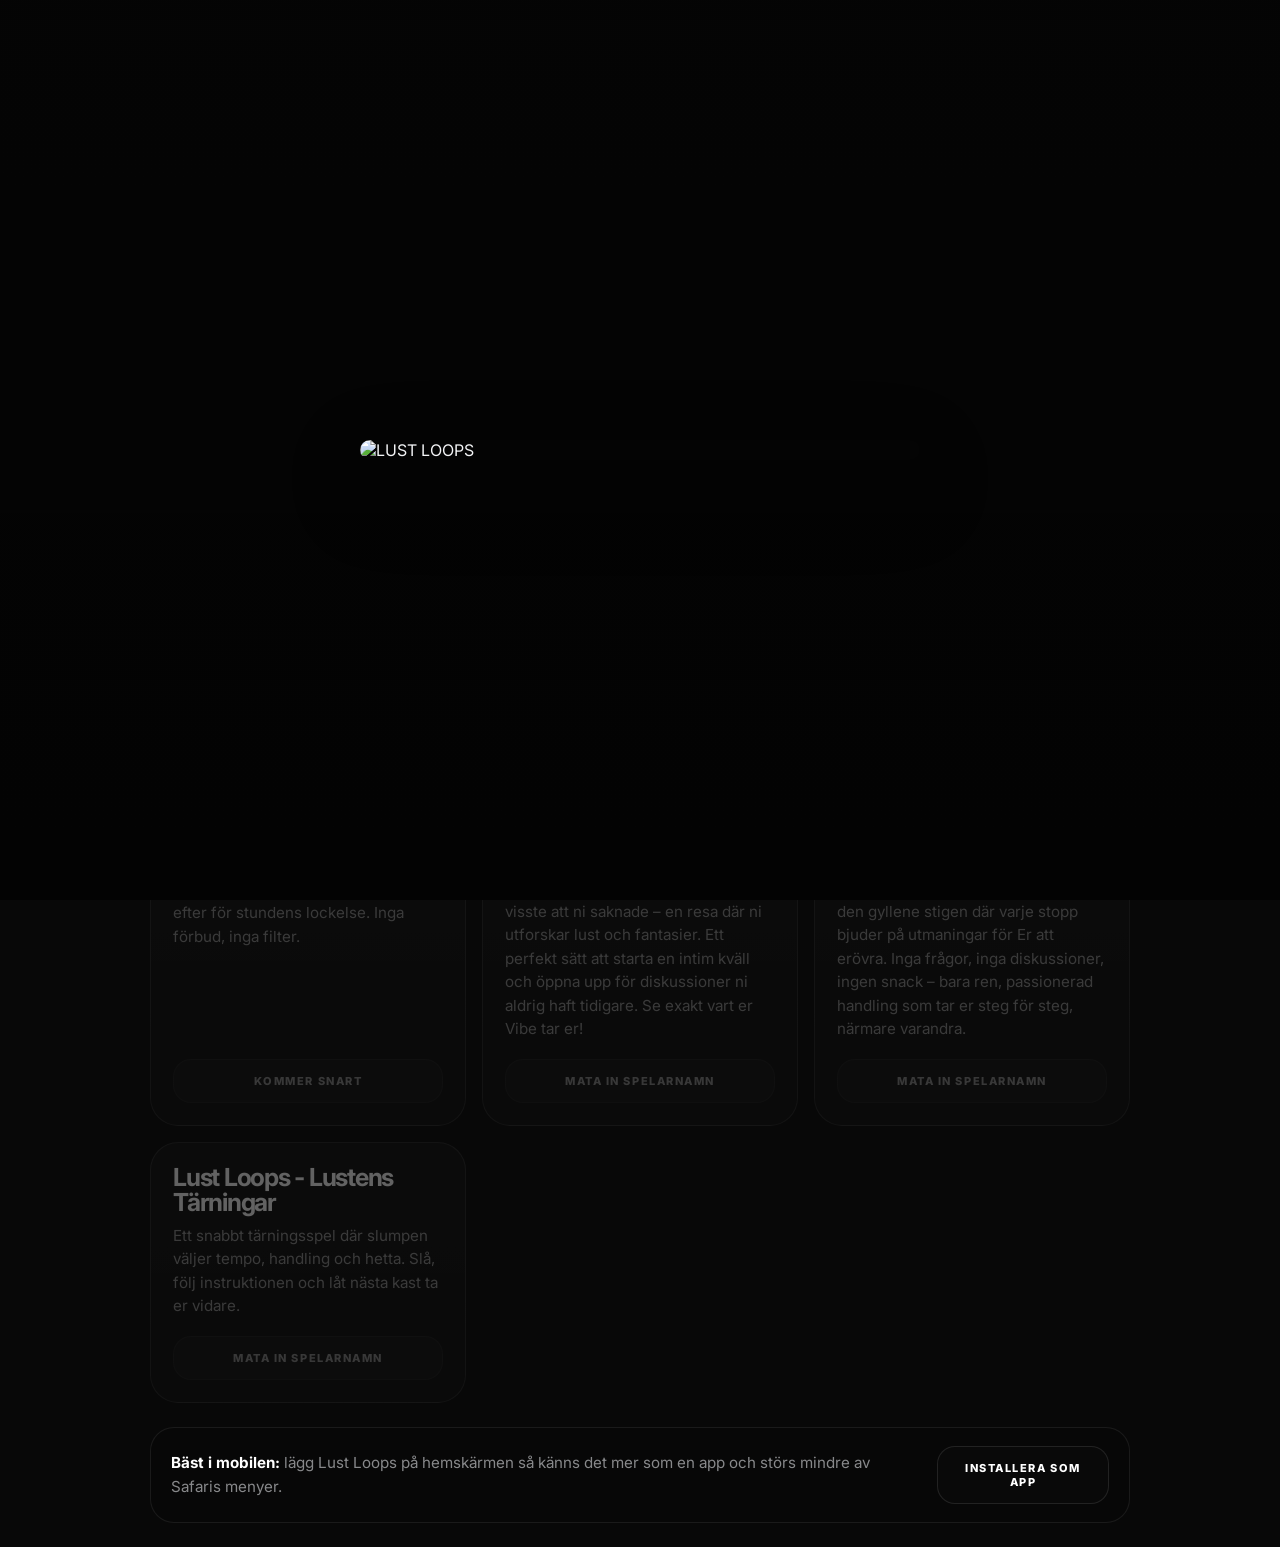
==== index.html @ 3c7c69a8 "Add files via upload" ====
<!DOCTYPE html>
<html lang="sv">
<head>
    <meta charset="UTF-8">
    <meta name="viewport" content="width=device-width, initial-scale=1.0, maximum-scale=1.0, user-scalable=no">
    <meta name="theme-color" content="#0a0a0a">
    <meta name="apple-mobile-web-app-capable" content="yes">
    <meta name="apple-mobile-web-app-status-bar-style" content="black-translucent">
    <meta name="apple-mobile-web-app-title" content="L-L">
    <link rel="manifest" href="./manifest.json">
    <link rel="apple-touch-icon" href="./assets/images/l-l_applogo.png">
    <link rel="icon" type="image/png" href="./assets/images/l-l_applogo.png">
    <title>LUST LOOPS</title>
    <link rel="preload" as="image" href="./assets/images/l-l_background.png">
    <link rel="preload" as="image" href="./assets/images/l-l_startup_image.png">
    <script>
        window.__SHOW_RETURN_FADE__ = new URLSearchParams(window.location.search).get("fade") === "1";
        if (window.__SHOW_RETURN_FADE__) {
            document.documentElement.classList.add("show-return-fade");
        }
    </script>
    <style>
        @import url('https://fonts.googleapis.com/css2?family=Inter:wght@400;500;700;900&display=swap');

        :root {
            --bg: #090909;
            --panel: rgba(22, 22, 22, 0.92);
            --panel-soft: rgba(255,255,255,0.04);
            --border: rgba(255,255,255,0.1);
            --text: #f3f4f6;
            --muted: rgba(229,231,235,0.58);
            --cyan: #00e5ff;
            --pink: #ff007f;
            --wine: #8f1438;
            --gold-top: #cb9c2f;
            --gold-bottom: #8b6117;
            --gold-text: #fff7dd;
            --gold-border: rgba(255,226,158,0.24);
        }

        * { box-sizing: border-box; }
        html, body { min-height: 100%; margin: 0; overscroll-behavior-y: none; }
        body {
            font-family: 'Inter', sans-serif;
            color: var(--text);
            background:
                url('./assets/images/l-l_background.png') center / cover no-repeat fixed,
                #080808;
            padding: max(24px, env(safe-area-inset-top)) 20px max(24px, env(safe-area-inset-bottom));
        }
        body.splash-active { overflow: hidden; }
        .page-fade {
            position: fixed;
            inset: 0;
            z-index: 130;
            background: #000;
            opacity: 0;
            visibility: hidden;
            pointer-events: none;
        }
        html.show-return-fade .page-fade {
            opacity: 1;
            visibility: visible;
            pointer-events: auto;
        }
        .page-fade.is-fading-out {
            animation: pageFadeOut 0.38s ease-out forwards;
        }
        .startup-splash {
            position: fixed;
            inset: 0;
            z-index: 120;
            display: flex;
            align-items: center;
            justify-content: center;
            padding: max(20px, env(safe-area-inset-top)) 20px max(20px, env(safe-area-inset-bottom));
            background:
                linear-gradient(180deg, rgba(0,0,0,0.14), rgba(0,0,0,0.42)),
                #050505;
            opacity: 1;
            visibility: visible;
            backdrop-filter: blur(0px);
            animation: none;
            pointer-events: auto;
        }
        .startup-splash.is-fading {
            animation: startupSplashFadeOut 2.2s cubic-bezier(0.22, 1, 0.36, 1) forwards;
            pointer-events: none;
        }
        .startup-splash.is-hidden {
            visibility: hidden;
            pointer-events: none;
        }
        .startup-splash img {
            width: min(100%, 560px);
            max-height: min(100dvh, 920px);
            object-fit: contain;
            border-radius: 28px;
            box-shadow: 0 28px 80px rgba(0,0,0,0.46);
            animation: none;
            filter: blur(0px);
            transform: scale(1);
        }
        .startup-splash.is-fading img {
            animation: startupSplashImageOut 2.2s cubic-bezier(0.22, 1, 0.36, 1) forwards;
        }
        @keyframes pageFadeOut {
            0% {
                opacity: 1;
            }
            100% {
                opacity: 0;
                visibility: hidden;
            }
        }
        @keyframes startupSplashFadeOut {
            0% {
                opacity: 1;
                backdrop-filter: blur(0px);
            }
            100% {
                opacity: 0;
                backdrop-filter: blur(8px);
            }
        }
        @keyframes startupSplashImageOut {
            0% {
                opacity: 1;
                transform: scale(1);
                filter: blur(0px);
            }
            100% {
                opacity: 0;
                transform: scale(0.8);
                filter: blur(30px);
            }
        }

        .app {
            width: min(100%, 980px);
            margin: 0 auto;
            display: flex;
            flex-direction: column;
            gap: 24px;
        }

        .hero {
            padding: 28px;
            border-radius: 32px;
            border: 1px solid var(--border);
            background:
                linear-gradient(180deg, rgba(255,255,255,0.03), rgba(255,255,255,0) 18%),
                linear-gradient(180deg, rgba(10,10,10,0.98), rgba(10,10,10,0.98));
            box-shadow: 0 28px 60px rgba(0,0,0,0.42);
        }

        .kicker {
            margin: 0 0 10px;
            color: #d8a8b8;
            font-size: 11px;
            font-weight: 800;
            letter-spacing: 0.28em;
            text-transform: uppercase;
        }

        h1 {
            margin: 0;
            font-size: clamp(2.3rem, 7vw, 4.6rem);
            line-height: 0.96;
            letter-spacing: -0.06em;
        }

        .hero-copy {
            margin: 18px 0 0;
            max-width: 620px;
            color: var(--muted);
            font-size: 1rem;
            line-height: 1.65;
        }
        .hero-copy-fade {
            position: relative;
            max-width: 620px;
        }
        .hero-copy-fade::after {
            content: "";
            position: absolute;
            left: 0;
            right: 0;
            bottom: -2px;
            height: 28px;
            background: linear-gradient(180deg, rgba(14,14,14,0), rgba(14,14,14,0.96));
            pointer-events: none;
        }
        .hero-copy + .hero-copy {
            margin-top: 14px;
        }
        .hero-actions {
            display: flex;
            flex-wrap: wrap;
            gap: 12px;
            margin-top: 22px;
        }
        .safety-panel {
            margin-top: 22px;
            padding: 20px 22px;
            border-radius: 24px;
            border: 1px solid rgba(255,255,255,0.08);
            background: linear-gradient(180deg, rgba(12,12,12,0.98), rgba(12,12,12,0.98));
        }
        .safety-title {
            margin: 0 0 10px;
            color: #fff;
            font-size: 0.92rem;
            font-weight: 700;
            letter-spacing: 0.08em;
            text-transform: uppercase;
        }
        .signal-row {
            display: flex;
            flex-wrap: wrap;
            gap: 10px;
            margin-top: 14px;
        }
        .signal-chip {
            display: inline-flex;
            align-items: center;
            gap: 8px;
            padding: 10px 12px;
            border-radius: 999px;
            border: 1px solid rgba(255,255,255,0.08);
            background: rgba(8,8,8,0.96);
            color: rgba(255,255,255,0.82);
            font-size: 11px;
            font-weight: 700;
            letter-spacing: 0.08em;
            text-transform: uppercase;
        }
        .signal-dot {
            width: 10px;
            height: 10px;
            border-radius: 999px;
            box-shadow: 0 0 14px currentColor;
        }
        .signal-chip.green { color: #56f79a; }
        .signal-chip.yellow { color: #ffd54d; }
        .signal-chip.orange { color: #ff9d42; }
        .signal-chip.red { color: #ff5c6b; }
        .signal-chip .signal-dot { background: currentColor; }

        .summary-bar {
            display: grid;
            align-items: center;
            justify-items: center;
            gap: 22px;
            padding: 18px 20px;
            border-radius: 24px;
            border: 1px solid var(--border);
            background: rgba(8,8,8,0.96);
        }

        .summary-text {
            color: var(--muted);
            font-size: 0.95rem;
            line-height: 1.5;
            min-width: 0;
            width: 100%;
        }

        .player-line {
            display: grid;
            gap: 8px;
            align-items: center;
        }

        .player-summary {
            display: grid;
            gap: 10px;
            width: min(100%, 1120px);
            margin: 0 auto;
        }

        .player-chip {
            display: inline-flex;
            align-items: center;
            justify-content: center;
            gap: 8px;
            min-width: 0;
            width: 100%;
            padding: 9px 12px;
            border-radius: 999px;
            background: rgba(10,10,10,0.98);
            border: 1px solid rgba(255,255,255,0.08);
            font-size: 12px;
            font-weight: 700;
            text-transform: uppercase;
            letter-spacing: 0.16em;
        }

        .player-dot {
            width: 8px;
            height: 8px;
            border-radius: 999px;
        }

        .player-dot.cyan { background: var(--cyan); box-shadow: 0 0 14px rgba(0,229,255,0.8); }
        .player-dot.pink { background: var(--pink); box-shadow: 0 0 14px rgba(255,0,127,0.8); }

        .preference-summary {
            display: grid;
            grid-template-columns: repeat(4, minmax(0, 1fr));
            gap: 10px;
            width: 100%;
            padding-top: 4px;
        }

        .preference-summary-icon {
            position: relative;
            display: inline-flex;
            align-items: center;
            justify-content: center;
            width: 100%;
            height: 44px;
            border-radius: 15px;
            color: rgba(255,255,255,0.94);
            border: 1px solid transparent;
            background:
                linear-gradient(rgba(8,8,8,0.98), rgba(8,8,8,0.98)) padding-box,
                linear-gradient(rgba(255,255,255,0.12), rgba(255,255,255,0.12)) border-box,
                radial-gradient(circle at 32% 20%, rgba(255,255,255,0.11), transparent 34%),
                linear-gradient(145deg, rgba(255,255,255,0.07), rgba(255,255,255,0.015)),
                rgba(8,8,8,0.98);
            box-shadow:
                inset 0 1px 0 rgba(255,255,255,0.08),
                0 12px 26px rgba(0,0,0,0.24);
            overflow: hidden;
        }

        .preference-summary-icon::before {
            content: "";
            position: absolute;
            inset: -18px;
            opacity: 0;
            background:
                radial-gradient(circle at 30% 24%, rgba(0,229,255,0.9), transparent 30%),
                radial-gradient(circle at 72% 74%, rgba(255,0,127,0.78), transparent 34%);
            filter: blur(14px);
            transition: opacity 0.2s ease;
        }

        .preference-summary-icon::after {
            content: "";
            position: absolute;
            right: 8px;
            bottom: 8px;
            width: 7px;
            height: 7px;
            border-radius: 999px;
            background: rgba(255,255,255,0.32);
            box-shadow: none;
        }

        .preference-summary-icon.is-on {
            background:
                linear-gradient(rgba(8,8,8,0.98), rgba(8,8,8,0.98)) padding-box,
                linear-gradient(135deg, rgba(0,229,255,0.98), rgba(255,0,127,0.88)) border-box;
            box-shadow:
                inset 0 1px 0 rgba(255,255,255,0.16),
                0 0 20px rgba(0,229,255,0.18),
                0 0 26px rgba(255,0,127,0.14),
                0 14px 30px rgba(0,0,0,0.32);
        }

        .preference-summary-icon.is-on::before {
            opacity: 0.38;
        }

        .preference-summary-icon.is-on::after {
            background: var(--cyan);
            box-shadow: 0 0 12px rgba(0,229,255,0.9), 0 0 20px rgba(255,0,127,0.44);
        }

        .preference-summary-icon.is-off {
            color: rgba(210,215,222,0.42);
            background:
                linear-gradient(rgba(8,8,8,0.98), rgba(8,8,8,0.98)) padding-box,
                linear-gradient(rgba(158,166,176,0.24), rgba(158,166,176,0.24)) border-box;
            box-shadow:
                inset 0 1px 0 rgba(255,255,255,0.04),
                0 10px 22px rgba(0,0,0,0.18);
        }

        .preference-summary-icon svg {
            position: relative;
            z-index: 1;
            width: 28px;
            height: 28px;
            fill: none;
            stroke: currentColor;
            stroke-width: 1.7;
            stroke-linecap: round;
            stroke-linejoin: round;
            filter: drop-shadow(0 0 8px rgba(255,255,255,0.16));
        }

        .preference-summary-icon.is-on svg {
            filter: drop-shadow(0 0 10px rgba(0,229,255,0.44)) drop-shadow(0 0 12px rgba(255,0,127,0.26));
        }

        .preference-summary-icon text {
            fill: currentColor;
            stroke: none;
            font-family: 'Inter', sans-serif;
            font-size: 7px;
            font-weight: 900;
            letter-spacing: 0.08em;
        }

        .preference-summary-icon .preference-icon-large-text {
            font-size: 13px;
        }

        #openPlayersBtn {
            width: min(100%, 1120px);
        }

        .primary-btn,
        .ghost-btn,
        .card-btn {
            font: inherit;
            border: 0;
            cursor: pointer;
        }

        .primary-btn,
        .ghost-btn {
            padding: 14px 18px;
            border-radius: 18px;
            text-transform: uppercase;
            letter-spacing: 0.14em;
            font-size: 11px;
            font-weight: 800;
        }

        .primary-btn {
            color: var(--gold-text);
            background:
                radial-gradient(circle at 50% 0%, rgba(255,236,188,0.24), transparent 44%),
                linear-gradient(180deg, var(--gold-top) 0%, var(--gold-bottom) 100%);
            border: 1px solid var(--gold-border);
            box-shadow:
                inset 0 1px 0 rgba(255,248,220,0.2),
                0 16px 30px rgba(127,84,16,0.3),
                0 0 30px rgba(255,214,130,0.18);
        }

        #openPlayersBtn {
            color: #fff;
            background: linear-gradient(180deg, #8f1438 0%, #6a0019 100%);
            border: 1px solid rgba(255,255,255,0.08);
            box-shadow: 0 16px 30px rgba(143,20,56,0.28);
        }

        .ghost-btn {
            color: #fff;
            background: rgba(10,10,10,0.96);
            border: 1px solid rgba(255,255,255,0.1);
        }

        .games {
            display: grid;
            grid-template-columns: repeat(3, minmax(0, 1fr));
            gap: 16px;
        }

        .game-card {
            min-height: 230px;
            padding: 22px;
            border-radius: 28px;
            border: 1px solid var(--border);
            background:
                linear-gradient(180deg, rgba(255,255,255,0.03), rgba(255,255,255,0)),
                rgba(10,10,10,0.97);
            display: flex;
            flex-direction: column;
            justify-content: space-between;
            gap: 18px;
            transition: transform 0.24s ease, border-color 0.24s ease, opacity 0.24s ease;
        }

        .game-card.locked {
            opacity: 0.38;
            filter: grayscale(1);
            background:
                linear-gradient(180deg, rgba(255,255,255,0.03), rgba(255,255,255,0.01)),
                rgba(18,18,18,0.32);
        }

        .game-card h2 {
            margin: 0 0 8px;
            font-size: 1.55rem;
            line-height: 1.02;
            letter-spacing: -0.05em;
        }

        .game-card p {
            margin: 0;
            color: var(--muted);
            line-height: 1.55;
            font-size: 0.95rem;
        }

        .card-btn {
            width: 100%;
            padding: 14px 16px;
            border-radius: 18px;
            background: rgba(255,255,255,0.05);
            color: #fff;
            border: 1px solid rgba(255,255,255,0.08);
            text-transform: uppercase;
            letter-spacing: 0.14em;
            font-size: 11px;
            font-weight: 800;
        }

        .card-btn:disabled {
            cursor: not-allowed;
            opacity: 0.5;
        }

        .card-btn.active {
            color: var(--gold-text);
            background:
                radial-gradient(circle at 50% 0%, rgba(255,236,188,0.24), transparent 44%),
                linear-gradient(180deg, var(--gold-top) 0%, var(--gold-bottom) 100%);
            border-color: var(--gold-border);
            box-shadow:
                inset 0 1px 0 rgba(255,248,220,0.2),
                0 16px 30px rgba(127,84,16,0.3),
                0 0 30px rgba(255,214,130,0.18);
        }

        .modal {
            position: fixed;
            inset: 0;
            z-index: 50;
            display: flex;
            align-items: center;
            justify-content: center;
            padding: 20px;
            background: rgba(0,0,0,0.78);
            backdrop-filter: blur(12px);
            opacity: 0;
            pointer-events: none;
            transition: opacity 0.25s ease;
            overflow: hidden;
        }

        .modal.active {
            opacity: 1;
            pointer-events: auto;
        }

        .modal-card {
            width: min(100%, 640px);
            padding: 28px;
            border-radius: 32px;
            border: 1px solid var(--border);
            background:
                linear-gradient(180deg, rgba(255,255,255,0.03), rgba(255,255,255,0)),
                rgba(10,10,10,0.98);
            box-shadow: 0 28px 60px rgba(0,0,0,0.48);
            max-height: calc(100dvh - env(safe-area-inset-top) - env(safe-area-inset-bottom) - 40px);
            overflow-y: auto;
            overscroll-behavior: contain;
            -webkit-overflow-scrolling: touch;
        }

        .modal-title {
            margin: 0 0 8px;
            font-size: 2rem;
            letter-spacing: -0.05em;
        }

        .modal-copy {
            margin: 0 0 22px;
            color: var(--muted);
            line-height: 1.6;
        }

        .players-grid {
            display: grid;
            grid-template-columns: repeat(2, minmax(0, 1fr));
            gap: 16px;
            margin-bottom: 22px;
        }

        .player-card {
            padding: 18px;
            border-radius: 24px;
            border: 1px solid rgba(255,255,255,0.08);
            background: rgba(8,8,8,0.96);
        }

        .player-card.player-one-card {
            border-color: rgba(0,229,255,0.38);
            background:
                radial-gradient(circle at 12% 0%, rgba(0,229,255,0.26), transparent 44%),
                linear-gradient(135deg, rgba(0,229,255,0.1), rgba(0,229,255,0.02) 58%),
                rgba(8,8,8,0.96);
            box-shadow: inset 0 1px 0 rgba(0,229,255,0.18), 0 0 34px rgba(0,229,255,0.12);
        }

        .player-card.player-two-card {
            border-color: rgba(255,0,127,0.42);
            background:
                radial-gradient(circle at 88% 0%, rgba(255,0,127,0.28), transparent 44%),
                linear-gradient(225deg, rgba(255,0,127,0.11), rgba(255,0,127,0.02) 58%),
                rgba(8,8,8,0.96);
            box-shadow: inset 0 1px 0 rgba(255,0,127,0.18), 0 0 34px rgba(255,0,127,0.13);
        }

        .player-card h3 {
            margin: 0 0 14px;
            font-size: 12px;
            text-transform: uppercase;
            letter-spacing: 0.2em;
        }

        .field-label {
            display: block;
            margin-bottom: 8px;
            color: rgba(255,255,255,0.7);
            font-size: 11px;
            font-weight: 700;
            letter-spacing: 0.14em;
            text-transform: uppercase;
        }

        .text-input {
            width: 100%;
            padding: 14px 15px;
            border-radius: 16px;
            border: 1px solid rgba(255,255,255,0.1);
            background: rgba(4,4,4,0.98);
            color: #fff;
            font: inherit;
            margin-bottom: 14px;
        }

        .segment {
            display: grid;
            grid-template-columns: repeat(2, minmax(0, 1fr));
            gap: 8px;
        }

        .segment input { display: none; }

        .segment label {
            padding: 12px 14px;
            border-radius: 16px;
            border: 1px solid rgba(255,255,255,0.1);
            background: rgba(10,10,10,0.96);
            color: rgba(255,255,255,0.72);
            text-align: center;
            font-size: 12px;
            font-weight: 700;
            text-transform: uppercase;
            letter-spacing: 0.14em;
            cursor: pointer;
        }

        .player-segment input:checked + label {
            color: #04111f;
            border-color: rgba(0,229,255,0.5);
            background: linear-gradient(135deg, rgba(0,229,255,0.95), rgba(255,0,127,0.82));
            box-shadow: 0 0 24px rgba(0,229,255,0.18), 0 0 28px rgba(255,0,127,0.14);
        }

        .preferences-panel {
            margin: 0 0 22px;
            padding: 18px;
            border-radius: 24px;
            border: 1px solid rgba(255,255,255,0.08);
            background:
                radial-gradient(circle at 12% 0%, rgba(0,229,255,0.1), transparent 34%),
                radial-gradient(circle at 88% 0%, rgba(255,0,127,0.12), transparent 34%),
                rgba(8,8,8,0.96);
            box-shadow: inset 0 1px 0 rgba(255,255,255,0.04);
        }

        .preferences-title {
            margin: 0 0 14px;
            color: rgba(255,255,255,0.9);
            font-size: 12px;
            font-weight: 800;
            letter-spacing: 0.2em;
            text-transform: uppercase;
        }

        .preference-row {
            display: grid;
            grid-template-columns: minmax(0, 1fr) 164px;
            align-items: center;
            gap: 14px;
        }

        .preference-row + .preference-row {
            margin-top: 14px;
        }

        .preference-label {
            color: rgba(255,255,255,0.84);
            font-size: 0.95rem;
            font-weight: 700;
            line-height: 1.25;
        }

        .preference-heading {
            display: block;
            color: rgba(255,255,255,0.92);
            font-size: 0.95rem;
            font-weight: 800;
            line-height: 1.25;
        }

        .preference-description {
            display: block;
            margin-top: 5px;
            color: rgba(255,255,255,0.56);
            font-size: 0.82rem;
            line-height: 1.45;
        }

        .preference-segment {
            gap: 6px;
        }

        .preference-segment label {
            padding: 11px 12px;
            font-size: 11px;
        }

        .preference-segment input[value="yes"]:checked + label {
            color: #04111f;
            border-color: rgba(0,229,255,0.5);
            background: linear-gradient(135deg, rgba(0,229,255,0.95), rgba(255,0,127,0.82));
            box-shadow: 0 0 24px rgba(0,229,255,0.18), 0 0 28px rgba(255,0,127,0.14);
        }

        .preference-segment input[value="no"]:checked + label {
            color: rgba(255,255,255,0.92);
            border-color: rgba(255,255,255,0.18);
            background: rgba(255,255,255,0.1);
            box-shadow: inset 0 1px 0 rgba(255,255,255,0.08);
        }

        .modal-actions {
            display: flex;
            justify-content: space-between;
            gap: 12px;
        }

        .modal-note {
            margin: 0 0 18px;
            color: rgba(255,255,255,0.54);
            font-size: 12px;
            letter-spacing: 0.08em;
        }

        .install-banner {
            display: flex;
            align-items: center;
            justify-content: space-between;
            gap: 16px;
            padding: 18px 20px;
            border-radius: 24px;
            border: 1px solid rgba(255,255,255,0.08);
            background: rgba(8,8,8,0.96);
        }

        .install-copy {
            margin: 0;
            color: var(--muted);
            line-height: 1.6;
            font-size: 0.95rem;
        }

        .install-copy strong {
            color: #fff;
            font-weight: 700;
        }

        @media (max-width: 820px) {
            .games { grid-template-columns: 1fr; }
            .players-grid { grid-template-columns: 1fr; }
            .preference-row { grid-template-columns: 1fr; }
            .summary-bar {
                flex-direction: column;
                align-items: stretch;
            }
            .install-banner {
                flex-direction: column;
                align-items: stretch;
            }
            .modal-actions {
                flex-direction: column-reverse;
            }
        }
    </style>
</head>
<body>
    <div id="pageFade" class="page-fade" aria-hidden="true"></div>
    <div id="startupSplash" class="startup-splash" aria-hidden="true">
        <img src="./assets/images/l-l_startup_image.png" alt="LUST LOOPS">
    </div>

    <div class="app">
        <section class="hero">
            <p class="kicker">LUST LOOPS</p>
            <h1>Lekfullt.<br>Intimt.<br>Ofiltrerat.</h1>
            <div class="hero-copy-fade">
                <p class="hero-copy">Ett lekfullt universum för par som vill väcka lust, utforska nya roller och låta kvällen glida från mjuk närhet till vågade kontraster och samtal. <br>Fyll i spelarnas namn och välj ett spel här nedan när ni är redo.<br><br>LUST LOOPS samlar flera spel i samma app, från brädspel till heta tärningar och frågor med utmaningar.</p>
            </div>
            <div class="hero-actions">
                <button class="ghost-btn" id="openAboutBtn" type="button">Läs mer</button>
            </div>
        </section>

        <section class="summary-bar">
            <div class="summary-text">
                <div class="player-summary" id="playerSummary">
                    <div class="player-line">
                        <span class="player-chip"><span class="player-dot cyan"></span>Spelare 1 saknas</span>
                        <span class="player-chip"><span class="player-dot pink"></span>Spelare 2 saknas</span>
                    </div>
                </div>
            </div>
            <button class="primary-btn" id="openPlayersBtn" type="button">Mata in spelarnamn</button>
        </section>

        <section class="games" id="gamesGrid">
            <article class="game-card locked" data-game="qa">
                <div>
                    <h2>Lust Loops - Lust & Lockelser</h2>
                    <p>Dela dina djupaste fantasier eller ge efter för stundens lockelse. Inga förbud, inga filter.</p>
                </div>
                <button class="card-btn" type="button" disabled>Kommer snart</button>
            </article>

            <article class="game-card locked" data-game="hotnot">
                <div>
                    <h2>Lust Loops - VIBE</h2>
                    <p>Vår lyxiga twist på 'Hot or Not'. VIBE guidar er genom samtalen ni inte visste att ni saknade – en resa där ni utforskar lust och fantasier. Ett perfekt sätt att starta en intim kväll och öppna upp för diskussioner ni aldrig haft tidigare. Se exakt vart er Vibe tar er!</p>
                </div>
                <button class="card-btn" id="hotNotGameBtn" type="button" disabled>Mata in spelarnamn</button>
            </article>

            <article class="game-card locked" data-game="board">
                <div>
                    <h2>Lust Loops - Äventyret</h2>
                    <p>Ett lyxigt brädspel i fyra intensiva nivåer. Slå tärningen och vandra längs den gyllene stigen där varje stopp bjuder på utmaningar för Er att erövra. Inga frågor, inga diskussioner, ingen snack – bara ren, passionerad handling som tar er steg för steg, närmare varandra.</p>
                </div>
                <button class="card-btn" id="boardGameBtn" type="button" disabled>Mata in spelarnamn</button>
            </article>

            <article class="game-card locked" data-game="dice">
                <div>
                    <h2>Lust Loops - Lustens Tärningar</h2>
                    <p>Ett snabbt tärningsspel där slumpen väljer tempo, handling och hetta. Slå, följ instruktionen och låt nästa kast ta er vidare.</p>
                </div>
                <button class="card-btn" id="diceGameBtn" type="button" disabled>Mata in spelarnamn</button>
            </article>
        </section>

        <section class="install-banner">
            <p class="install-copy"><strong>Bäst i mobilen:</strong> lägg Lust Loops på hemskärmen så känns det mer som en app och störs mindre av Safaris menyer.</p>
            <button class="ghost-btn" id="openInstallGuideBtn" type="button">Installera som app</button>
        </section>
    </div>

    <div class="modal" id="playersModal">
        <div class="modal-card">
            <p class="kicker">Spelare</p>
            <h2 class="modal-title">Vilka spelar?</h2>
            <p class="modal-copy">Fyll i namn och välj pronomen för bägge spelare.</p>
            <p class="modal-note">Ni kan ändra namnen när som helst från menyn.</p>

            <div class="players-grid">
                <section class="player-card player-one-card">
                    <h3>Spelare 1</h3>
                    <label class="field-label" for="player1Name">Namn</label>
                    <input class="text-input" id="player1Name" type="text" maxlength="20" placeholder="Skriv namn">
                    <span class="field-label">Pronomen</span>
                    <div class="segment player-segment player-one">
                        <input type="radio" name="player1Gender" id="player1Male" value="male">
                        <label for="player1Male">Han</label>
                        <input type="radio" name="player1Gender" id="player1Female" value="female">
                        <label for="player1Female">Hon</label>
                    </div>
                </section>

                <section class="player-card player-two-card">
                    <h3>Spelare 2</h3>
                    <label class="field-label" for="player2Name">Namn</label>
                    <input class="text-input" id="player2Name" type="text" maxlength="20" placeholder="Skriv namn">
                    <span class="field-label">Pronomen</span>
                    <div class="segment player-segment player-two">
                        <input type="radio" name="player2Gender" id="player2Male" value="male">
                        <label for="player2Male">Han</label>
                        <input type="radio" name="player2Gender" id="player2Female" value="female">
                        <label for="player2Female">Hon</label>
                    </div>
                </section>
            </div>

            <section class="preferences-panel" aria-label="Sexuella preferenser">
                <h3 class="preferences-title">Preferenser</h3>
                <div class="preference-row">
                    <span class="preference-label">
                        <span class="preference-heading">Bakre utforskande (analt)</span>
                        <span class="preference-description">Tillåt utmaningar som rör stimulans av den bakre öppningen. Ni bestämmer själva djupet – från fjäderlätt massage på utsidan till total uppfyllnad.</span>
                    </span>
                    <div class="segment preference-segment">
                        <input type="radio" name="preferenceAnal" id="preferenceAnalYes" value="yes">
                        <label for="preferenceAnalYes">Ja</label>
                        <input type="radio" name="preferenceAnal" id="preferenceAnalNo" value="no">
                        <label for="preferenceAnalNo">Nej</label>
                    </div>
                </div>
                <div class="preference-row">
                    <span class="preference-label">
                        <span class="preference-heading">Gränslös lust (Bisexuella fantasier)</span>
                        <span class="preference-description">Öppna dörren för dolda fantasier och dirty talk med bisexuella inslag. Ni väljer själva hur vågat rollspelet blir och om ni vill dela tankar kring en tredje person.</span>
                    </span>
                    <div class="segment preference-segment">
                        <input type="radio" name="preferenceBi" id="preferenceBiYes" value="yes">
                        <label for="preferenceBiYes">Ja</label>
                        <input type="radio" name="preferenceBi" id="preferenceBiNo" value="no">
                        <label for="preferenceBiNo">Nej</label>
                    </div>
                </div>
                <div class="preference-row">
                    <span class="preference-label">
                        <span class="preference-heading">Sensoriska kontraster</span>
                        <span class="preference-description">Väck kroppen med retsamma handflator mot skinkorna där ni själva under spelets gång bestämmer intensiteten – allt från busigt lättsam till rosenrött allvar.</span>
                    </span>
                    <div class="segment preference-segment">
                        <input type="radio" name="preferenceSpanking" id="preferenceSpankingYes" value="yes">
                        <label for="preferenceSpankingYes">Ja</label>
                        <input type="radio" name="preferenceSpanking" id="preferenceSpankingNo" value="no">
                        <label for="preferenceSpankingNo">Nej</label>
                    </div>
                </div>
                <div class="preference-row">
                    <span class="preference-label">
                        <span class="preference-heading">Maktbalans (BDSM)</span>
                        <span class="preference-description">Här möter ni utmaningar där en av er tar rollen som vägledande dominant och den andre får njuta av att bara följa som undergiven. Det handlar om att be om lov, instruera eller utföra små uppdrag på kommando. Ni sätter reglerna – spelet sätter scenen.</span>
                    </span>
                    <div class="segment preference-segment">
                        <input type="radio" name="preferenceBdsm" id="preferenceBdsmYes" value="yes">
                        <label for="preferenceBdsmYes">Ja</label>
                        <input type="radio" name="preferenceBdsm" id="preferenceBdsmNo" value="no">
                        <label for="preferenceBdsmNo">Nej</label>
                    </div>
                </div>
            </section>

            <div class="modal-actions">
                <button class="ghost-btn" id="clearPlayersBtn" type="button">Rensa spelare</button>
                <button class="ghost-btn" id="closePlayersBtn" type="button">Stäng</button>
                <button class="primary-btn" id="savePlayersBtn" type="button">Spara spelare</button>
            </div>
        </div>
    </div>

    <div class="modal" id="installGuideModal">
        <div class="modal-card">
            <p class="kicker">Installera</p>
            <h2 class="modal-title">Lägg till på hemskärmen</h2>
            <p class="modal-copy">Om ni öppnar Lust Loops från hemskärmen får ni en renare, mer applikt känsla i mobilen och mindre strul med Safaris menyer.</p>
            <div class="player-card" style="margin-bottom:18px; text-align:left;">
                <h3 style="margin-bottom:10px;">iPhone / iPad</h3>
                <p class="modal-copy" style="margin:0; font-size:0.95rem;">
                    1. Öppna sidan i Safari.<br>
                    2. Tryck på dela-knappen.<br>
                    3. Välj <strong>Lägg till på hemskärmen</strong>.<br>
                    4. Starta sedan Lust Loops från ikonen på hemskärmen.
                </p>
            </div>
            <div class="modal-actions">
                <button class="ghost-btn" id="closeInstallGuideBtn" type="button">Stäng</button>
                <button class="primary-btn" id="installGuideDoneBtn" type="button">OK</button>
            </div>
        </div>
    </div>

    <div class="modal" id="aboutModal">
        <div class="modal-card">
            <p class="kicker">Om Appen</p>
            <h2 class="modal-title">Lust Loops</h2>
            <p class="modal-copy">Lust Loops är skapat för par med öppna sinnen som vill få inspiration till sängkammaren, eller för de som vill fördjupa sin kontakt med varandra genom lekfullhet och passion mellan lakanen. Här samlas flera spelupplägg i samma app, från Äventyret till kortare och mer direkta format.</p>
            <p class="modal-copy">Appen ger utrymme att utforska dolda fantasier och utmana invanda roller. Vi bjuder in till en värld där attraktion inte har några gränser och där alla får uppskatta alla, oavsett han, hon eller hen, där nyfikenheten på varandras oslipade sidor får stå i centrum. Oavsett om ni söker öm bekräftelse eller vill känna adrenalinet stiga i ett balanserat maktspel, är detta er plats för en spännande upptäcktsfärd.</p>
            <div class="safety-panel" style="margin-top:0;">
                <p class="safety-title">Säkerhet & Samtycke</p>
                <p class="modal-copy" style="margin-bottom:0;">För en trygg upplevelse rekommenderar vi att ni använder de klassiska stoppljusen: Grön när allt känns bra, Gul när samma intensitet är okej men inte mer, Orange när tempo och intensitet behöver ner, och Röd när ni avbryter direkt. Trygghet är nyckeln till 100% njutning.</p>
                <div class="signal-row">
                    <span class="signal-chip green"><span class="signal-dot"></span>Grön</span>
                    <span class="signal-chip yellow"><span class="signal-dot"></span>Gul</span>
                    <span class="signal-chip orange"><span class="signal-dot"></span>Orange</span>
                    <span class="signal-chip red"><span class="signal-dot"></span>Röd</span>
                </div>
            </div>
            <div class="modal-actions" style="margin-top:22px;">
                <button class="ghost-btn" id="closeAboutBtn" type="button">Stäng</button>
                <button class="primary-btn" id="aboutDoneBtn" type="button">OK</button>
            </div>
        </div>
    </div>

    <script>
        const STORAGE_KEY = "lustLoopsPlayers";

        function getDefaultPlayers() {
            return {
                player1: { name: "", gender: "male" },
                player2: { name: "", gender: "female" },
                preferences: {
                    anal: true,
                    bi: true,
                    spanking: true,
                    bdsm: true
                }
            };
        }

        function getStoredCouplePreferences(parsed, defaults) {
            if (parsed.preferences) {
                return { ...defaults.preferences, ...parsed.preferences };
            }

            return {
                anal: parsed.player1?.preferences?.anal !== false && parsed.player2?.preferences?.anal !== false,
                bi: parsed.player1?.preferences?.bi !== false && parsed.player2?.preferences?.bi !== false,
                spanking: parsed.player1?.preferences?.spanking !== false && parsed.player2?.preferences?.spanking !== false,
                bdsm: parsed.player1?.preferences?.bdsm !== false && parsed.player2?.preferences?.bdsm !== false
            };
        }

        function loadPlayers() {
            try {
                const stored = localStorage.getItem(STORAGE_KEY);
                if (!stored) return getDefaultPlayers();
                const parsed = JSON.parse(stored);
                const defaults = getDefaultPlayers();
                return {
                    ...defaults,
                    ...parsed,
                    player1: { ...defaults.player1, ...parsed.player1 },
                    player2: { ...defaults.player2, ...parsed.player2 },
                    preferences: getStoredCouplePreferences(parsed, defaults)
                };
            } catch {
                return getDefaultPlayers();
            }
        }

        function savePlayers(players) {
            localStorage.setItem(STORAGE_KEY, JSON.stringify(players));
        }

        function clearPlayers() {
            playersState = getDefaultPlayers();
            localStorage.removeItem(STORAGE_KEY);
            populateModal(playersState);
            rerender();
        }

        function trimName(value) {
            return value.trim().replace(/\s+/g, " ");
        }

        function escapeHtml(value) {
            return String(value).replace(/[&<>"']/g, (char) => ({
                "&": "&amp;",
                "<": "&lt;",
                ">": "&gt;",
                '"': "&quot;",
                "'": "&#39;"
            }[char]));
        }

        function isPlayersComplete(players) {
            return Boolean(
                trimName(players.player1.name) &&
                trimName(players.player2.name) &&
                players.player1.gender &&
                players.player2.gender
            );
        }

        function getPreferenceSummaryItems(preferences = {}) {
            return [
                { key: "anal", label: "Bakre utforskande", enabled: preferences.anal !== false, icon: "portal" },
                { key: "bi", label: "Gränslös lust", enabled: preferences.bi !== false, icon: "orbit" },
                { key: "spanking", label: "Sensoriska kontraster", enabled: preferences.spanking !== false, icon: "spark" },
                { key: "bdsm", label: "Maktbalans", enabled: preferences.bdsm !== false, icon: "lock" }
            ];
        }

        function getPreferenceIconSvg(icon) {
            const icons = {
                portal: `<svg viewBox="0 0 24 24" aria-hidden="true"><path d="M12 3.5c2.8 2.2 4.4 4.9 4.4 7.4 0 2.7-1.8 4.5-4.4 4.5s-4.4-1.8-4.4-4.5c0-2.5 1.6-5.2 4.4-7.4Z"></path><path d="M10.3 15.2v3.1c0 .8.7 1.4 1.7 1.4s1.7-.6 1.7-1.4v-3.1"></path><path d="M6.2 19.3c.8-1.1 2.9-1.8 5.8-1.8s5 .7 5.8 1.8c-.8 1.1-2.9 1.8-5.8 1.8s-5-.7-5.8-1.8Z"></path></svg>`,
                orbit: `<svg viewBox="0 0 24 24" aria-hidden="true"><text x="12" y="15.5" text-anchor="middle" class="preference-icon-large-text">BI</text></svg>`,
                spark: `<svg viewBox="0 0 24 24" aria-hidden="true"><path d="M14.6 15.4 20 20.8"></path><path d="M12.6 17.4 18 22.8"></path><path d="M13.2 16.8 19.4 10.6"></path><path d="M17.6 12.4 21.2 8.8"></path><path d="M7.1 4.1c3.7 1.5 6.5 4.1 8.5 7.7"></path><path d="M5.3 5.8c3.2 1.6 5.8 3.9 7.9 7"></path><path d="M3.9 7.9c2.8 1.3 5.1 3.3 7 6"></path><path d="M3.1 10.4c2.4 1 4.4 2.4 6.1 4.4"></path><path d="M8.9 3.2c2.7 2.1 4.8 4.7 6.4 7.8"></path><path d="M18.9 19.6c1.1-.8 1.9-.8 2.5.1.5.8.2 1.5-.8 2.1"></path></svg>`,
                lock: `<svg viewBox="0 0 24 24" aria-hidden="true"><text x="12" y="10.4" text-anchor="middle">BD</text><text x="12" y="18.2" text-anchor="middle">SM</text></svg>`
            };

            return icons[icon] || icons.portal;
        }

        function renderSummary(players) {
            const summary = document.getElementById("playerSummary");
            const openPlayersBtn = document.getElementById("openPlayersBtn");
            const p1Name = trimName(players.player1.name);
            const p2Name = trimName(players.player2.name);
            const ready = isPlayersComplete(players);
            const preferenceMarkup = getPreferenceSummaryItems(players.preferences)
                .map((item) => `
                    <span class="preference-summary-icon ${item.enabled ? "is-on" : "is-off"}" title="${escapeHtml(item.label)}: ${item.enabled ? "Ja" : "Nej"}" aria-label="${escapeHtml(item.label)}: ${item.enabled ? "Ja" : "Nej"}">
                        ${getPreferenceIconSvg(item.icon)}
                    </span>
                `)
                .join("");

            summary.innerHTML = `
                <div class="player-line">
                    <span class="player-chip"><span class="player-dot cyan"></span><span>${escapeHtml(p1Name || "Spelare 1 saknas")}${p1Name ? ` - ${players.player1.gender === "male" ? "Han" : "Hon"}` : ""}</span><span class="player-dot cyan"></span></span>
                    <span class="player-chip"><span class="player-dot pink"></span><span>${escapeHtml(p2Name || "Spelare 2 saknas")}${p2Name ? ` - ${players.player2.gender === "male" ? "Han" : "Hon"}` : ""}</span><span class="player-dot pink"></span></span>
                </div>
                ${ready ? `<div class="preference-summary" aria-label="Valda preferenser">${preferenceMarkup}</div>` : ""}
            `;

            openPlayersBtn.textContent = ready ? "Ändra inställningar" : "Mata in spelarnamn";
        }

        function renderGames(players) {
            const ready = isPlayersComplete(players);
            const cards = document.querySelectorAll(".game-card");
            const boardBtn = document.getElementById("boardGameBtn");
            const hotNotBtn = document.getElementById("hotNotGameBtn");
            const diceBtn = document.getElementById("diceGameBtn");

            cards.forEach((card) => {
                const game = card.dataset.game;
                const btn = card.querySelector(".card-btn");
                if (game === "board" || game === "hotnot" || game === "dice") {
                    card.classList.toggle("locked", !ready);
                    if (!ready) {
                        btn.disabled = true;
                        btn.textContent = "Mata in spelarnamn";
                        btn.classList.remove("active");
                    }
                    return;
                }

                card.classList.add("locked");
                btn.disabled = true;
                btn.textContent = "Kommer snart";
                btn.classList.remove("active");
            });

            if (ready) {
                boardBtn.disabled = false;
                boardBtn.textContent = "Starta Lust Loops - Äventyret";
                boardBtn.classList.add("active");
                hotNotBtn.disabled = false;
                hotNotBtn.textContent = "Starta Lust Loops - VIBE";
                hotNotBtn.classList.add("active");
                diceBtn.disabled = false;
                diceBtn.textContent = "Starta Lust Loops - Lustens Tärningar";
                diceBtn.classList.add("active");
            }
        }

        function populateModal(players) {
            document.getElementById("player1Name").value = players.player1.name || "";
            document.getElementById("player2Name").value = players.player2.name || "";
            document.getElementById(players.player1.gender === "female" ? "player1Female" : "player1Male").checked = true;
            document.getElementById(players.player2.gender === "female" ? "player2Female" : "player2Male").checked = true;
            document.getElementById(players.preferences?.anal === false ? "preferenceAnalNo" : "preferenceAnalYes").checked = true;
            document.getElementById(players.preferences?.bi === false ? "preferenceBiNo" : "preferenceBiYes").checked = true;
            document.getElementById(players.preferences?.spanking === false ? "preferenceSpankingNo" : "preferenceSpankingYes").checked = true;
            document.getElementById(players.preferences?.bdsm === false ? "preferenceBdsmNo" : "preferenceBdsmYes").checked = true;
        }

        function collectPlayersFromModal() {
            return {
                player1: {
                    name: trimName(document.getElementById("player1Name").value),
                    gender: document.querySelector('input[name="player1Gender"]:checked')?.value || "male"
                },
                player2: {
                    name: trimName(document.getElementById("player2Name").value),
                    gender: document.querySelector('input[name="player2Gender"]:checked')?.value || "female"
                },
                preferences: {
                    anal: (document.querySelector('input[name="preferenceAnal"]:checked')?.value || "yes") === "yes",
                    bi: (document.querySelector('input[name="preferenceBi"]:checked')?.value || "yes") === "yes",
                    spanking: (document.querySelector('input[name="preferenceSpanking"]:checked')?.value || "yes") === "yes",
                    bdsm: (document.querySelector('input[name="preferenceBdsm"]:checked')?.value || "yes") === "yes"
                }
            };
        }

        function setModalOpen(isOpen) {
            document.getElementById("playersModal").classList.toggle("active", isOpen);
        }

        function setInstallGuideOpen(isOpen) {
            document.getElementById("installGuideModal").classList.toggle("active", isOpen);
        }

        function setAboutOpen(isOpen) {
            document.getElementById("aboutModal").classList.toggle("active", isOpen);
        }

        function hideStartupSplash() {
            const splash = document.getElementById("startupSplash");
            if (!splash) return;
            if (splash.classList.contains("is-fading") || splash.classList.contains("is-hidden")) return;
            splash.classList.add("is-fading");
            document.body.classList.remove("splash-active");
            splash.addEventListener("animationend", () => {
                splash.classList.add("is-hidden");
            }, { once: true });
        }

        function hideReturnFade() {
            const fade = document.getElementById("pageFade");
            if (!fade || !window.__SHOW_RETURN_FADE__) return;
            fade.classList.add("is-fading-out");
            fade.addEventListener("animationend", () => {
                document.documentElement.classList.remove("show-return-fade");
                const cleanUrl = `${window.location.pathname}${window.location.hash}`;
                window.history.replaceState({}, "", cleanUrl);
                window.__SHOW_RETURN_FADE__ = false;
            }, { once: true });
        }

        let playersState = loadPlayers();

        function rerender() {
            renderSummary(playersState);
            renderGames(playersState);
        }

        document.getElementById("openPlayersBtn").addEventListener("click", () => {
            populateModal(playersState);
            setModalOpen(true);
        });

        document.getElementById("closePlayersBtn").addEventListener("click", () => {
            setModalOpen(false);
        });

        document.getElementById("clearPlayersBtn").addEventListener("click", () => {
            clearPlayers();
        });

        document.getElementById("openInstallGuideBtn").addEventListener("click", () => {
            setInstallGuideOpen(true);
        });

        document.getElementById("openAboutBtn").addEventListener("click", () => {
            setAboutOpen(true);
        });

        document.getElementById("closeInstallGuideBtn").addEventListener("click", () => {
            setInstallGuideOpen(false);
        });

        document.getElementById("installGuideDoneBtn").addEventListener("click", () => {
            setInstallGuideOpen(false);
        });

        document.getElementById("closeAboutBtn").addEventListener("click", () => {
            setAboutOpen(false);
        });

        document.getElementById("aboutDoneBtn").addEventListener("click", () => {
            setAboutOpen(false);
        });

        document.getElementById("savePlayersBtn").addEventListener("click", () => {
            const nextPlayers = collectPlayersFromModal();
            if (!isPlayersComplete(nextPlayers)) {
                alert("Fyll i namn och välj pronomen för båda spelarna.");
                return;
            }
            playersState = nextPlayers;
            savePlayers(playersState);
            rerender();
            setModalOpen(false);
        });

        document.getElementById("boardGameBtn").addEventListener("click", () => {
            if (!isPlayersComplete(playersState)) return;
            window.location.href = "./board-game/index.html";
        });

        document.getElementById("hotNotGameBtn").addEventListener("click", () => {
            if (!isPlayersComplete(playersState)) return;
            window.location.href = "./VIBE/index.html";
        });

        document.getElementById("diceGameBtn").addEventListener("click", () => {
            if (!isPlayersComplete(playersState)) return;
            window.location.href = "./daredice/dice.html";
        });

        window.addEventListener("load", () => {
            document.body.classList.add("splash-active");
            rerender();
            if (window.__SHOW_RETURN_FADE__) {
                hideReturnFade();
                document.getElementById("startupSplash").classList.add("is-hidden");
                document.body.classList.remove("splash-active");
                return;
            }
            setTimeout(hideStartupSplash, 2000);
        });

        if ("serviceWorker" in navigator) {
            window.addEventListener("load", () => {
                navigator.serviceWorker.register("./service-worker.js").catch(() => {});
            });
        }
    </script>
</body>
</html>
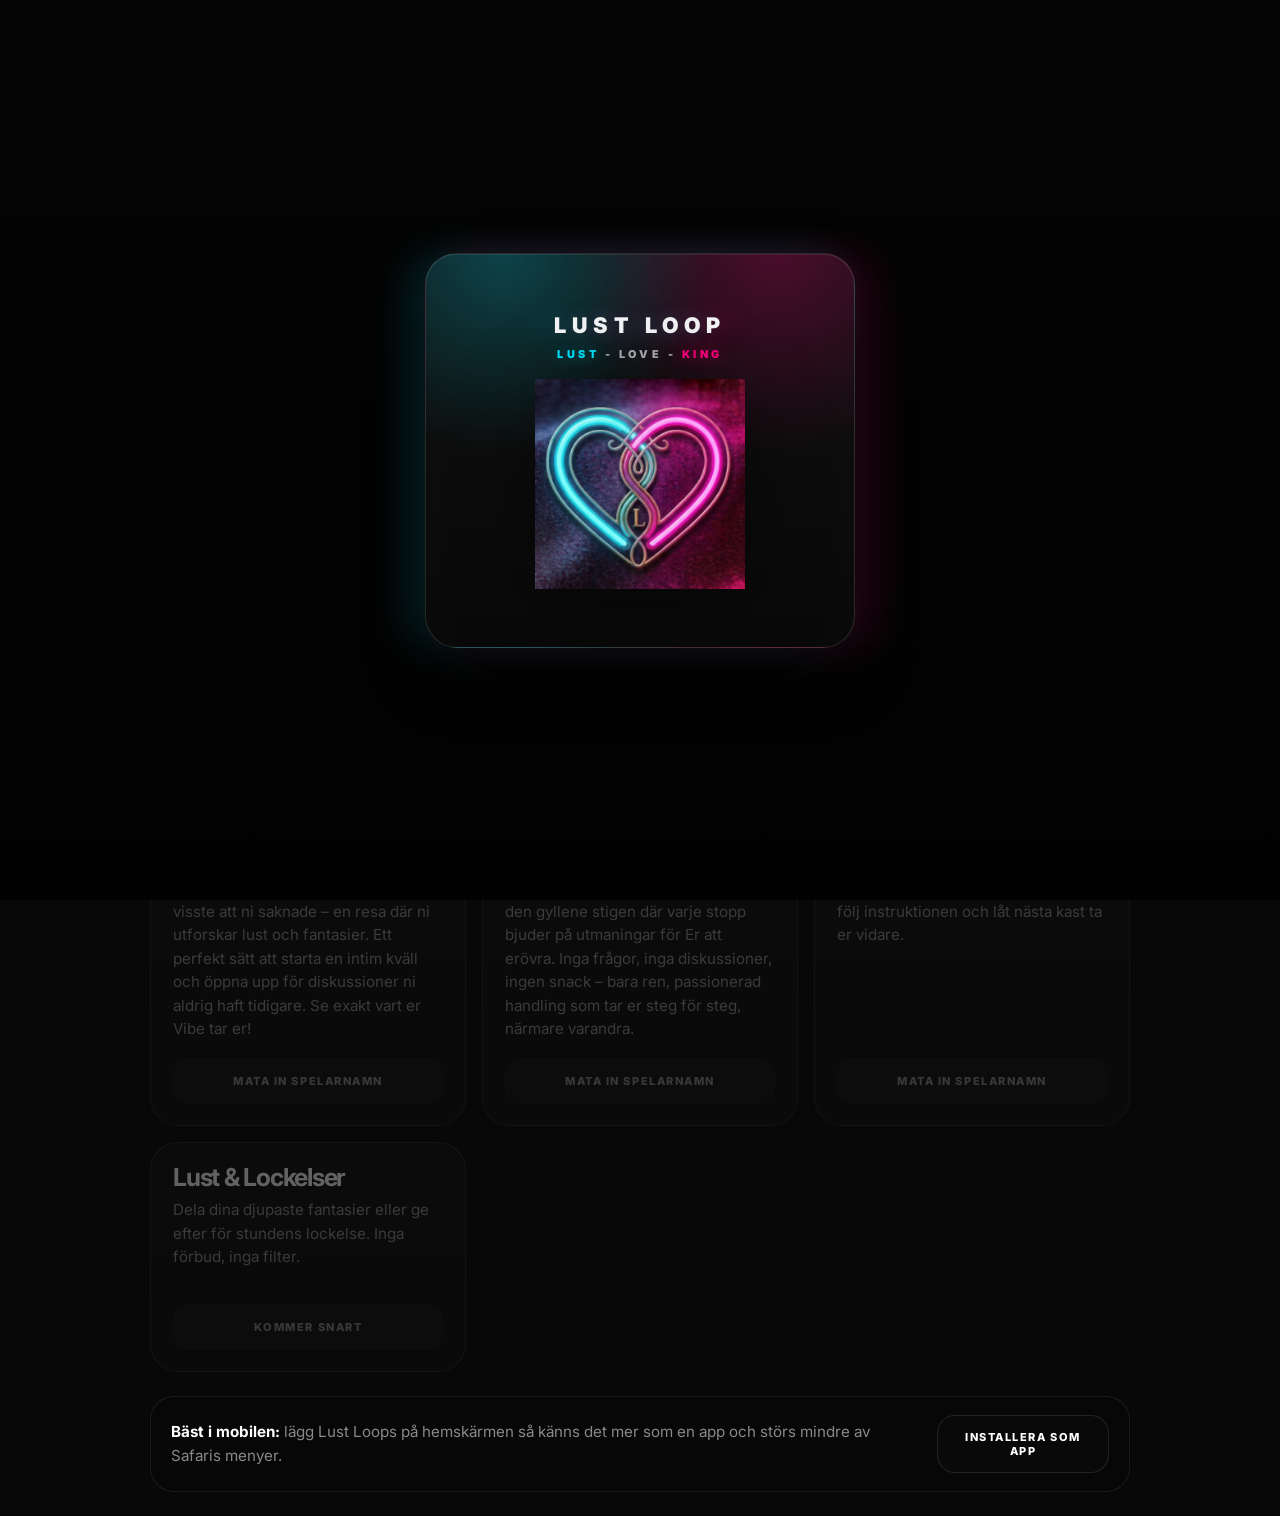
==== commit df6e9853: "Add files via upload" ====
--- a/index.html
+++ b/index.html
@@ -12,7 +12,7 @@
     <link rel="icon" type="image/png" href="./assets/images/l-l_applogo.png">
     <title>LUST LOOPS</title>
     <link rel="preload" as="image" href="./assets/images/l-l_background.png">
-    <link rel="preload" as="image" href="./assets/images/l-l_startup_image.png">
+    <link rel="preload" as="image" href="./assets/images/l-l_applogo.png">
     <script>
         window.__SHOW_RETURN_FADE__ = new URLSearchParams(window.location.search).get("fade") === "1";
         if (window.__SHOW_RETURN_FADE__) {
@@ -75,11 +75,12 @@
             justify-content: center;
             padding: max(20px, env(safe-area-inset-top)) 20px max(20px, env(safe-area-inset-bottom));
             background:
-                linear-gradient(180deg, rgba(0,0,0,0.14), rgba(0,0,0,0.42)),
-                #050505;
+                linear-gradient(180deg, rgba(0,0,0,0.5), rgba(0,0,0,0.76)),
+                url('./assets/images/l-l_background.png') center / cover no-repeat fixed,
+                #080808;
             opacity: 1;
             visibility: visible;
-            backdrop-filter: blur(0px);
+            backdrop-filter: blur(8px);
             animation: none;
             pointer-events: auto;
         }
@@ -91,18 +92,69 @@
             visibility: hidden;
             pointer-events: none;
         }
-        .startup-splash img {
-            width: min(100%, 560px);
-            max-height: min(100dvh, 920px);
+        .startup-card {
+            width: min(100%, 430px);
+            min-height: min(68vw, 340px);
+            display: grid;
+            gap: 18px;
+            place-items: center;
+            padding: clamp(34px, 9vw, 58px);
+            border-radius: 32px;
+            border: 1px solid rgba(255,255,255,0.13);
+            background:
+                radial-gradient(circle at 18% 0%, rgba(0,229,255,0.24), transparent 38%),
+                radial-gradient(circle at 82% 0%, rgba(255,0,127,0.24), transparent 38%),
+                linear-gradient(180deg, rgba(255,255,255,0.03), rgba(255,255,255,0)),
+                rgba(10,10,10,0.98);
+            box-shadow:
+                inset 0 1px 0 rgba(255,255,255,0.08),
+                0 28px 60px rgba(0,0,0,0.48),
+                -18px 0 42px rgba(0,229,255,0.14),
+                18px 0 42px rgba(255,0,127,0.16);
+            animation: startupCardIn 0.9s cubic-bezier(0.22, 1, 0.36, 1) both;
+            filter: blur(0px);
+            transform: translateY(0) scale(1);
+        }
+        .startup-brand {
+            display: grid;
+            gap: 9px;
+            justify-items: center;
+            text-align: center;
+            text-transform: uppercase;
+        }
+        .startup-title {
+            margin: 0;
+            color: var(--text);
+            font-size: clamp(1.05rem, 4.8vw, 1.35rem);
+            font-weight: 900;
+            letter-spacing: 0.28em;
+            text-shadow:
+                -12px 0 24px rgba(0,229,255,0.28),
+                12px 0 24px rgba(255,0,127,0.3);
+        }
+        .startup-tagline {
+            margin: 0;
+            color: rgba(229,231,235,0.72);
+            font-size: 0.68rem;
+            font-weight: 900;
+            letter-spacing: 0.32em;
+        }
+        .startup-tagline .cyan {
+            color: var(--cyan);
+            text-shadow: 0 0 16px rgba(0,229,255,0.48);
+        }
+        .startup-tagline .pink {
+            color: var(--pink);
+            text-shadow: 0 0 16px rgba(255,0,127,0.52);
+        }
+        .startup-card img {
+            width: min(100%, 210px);
+            height: auto;
             object-fit: contain;
-            border-radius: 28px;
-            box-shadow: 0 28px 80px rgba(0,0,0,0.46);
-            animation: none;
-            filter: blur(0px);
-            transform: scale(1);
-        }
-        .startup-splash.is-fading img {
-            animation: startupSplashImageOut 2.2s cubic-bezier(0.22, 1, 0.36, 1) forwards;
+            filter: drop-shadow(0 18px 42px rgba(0,0,0,0.46));
+        }
+        .startup-splash.is-fading .startup-card {
+            animation: startupSplashCardOut 2.2s cubic-bezier(0.22, 1, 0.36, 1) forwards;
         }
         @keyframes pageFadeOut {
             0% {
@@ -116,23 +168,35 @@
         @keyframes startupSplashFadeOut {
             0% {
                 opacity: 1;
-                backdrop-filter: blur(0px);
+                backdrop-filter: blur(8px);
             }
             100% {
                 opacity: 0;
-                backdrop-filter: blur(8px);
-            }
-        }
-        @keyframes startupSplashImageOut {
+                backdrop-filter: blur(2px);
+            }
+        }
+        @keyframes startupCardIn {
+            0% {
+                opacity: 0;
+                transform: translateY(12px) scale(0.96);
+                filter: blur(12px);
+            }
+            100% {
+                opacity: 1;
+                transform: translateY(0) scale(1);
+                filter: blur(0px);
+            }
+        }
+        @keyframes startupSplashCardOut {
             0% {
                 opacity: 1;
-                transform: scale(1);
+                transform: translateY(0) scale(1);
                 filter: blur(0px);
             }
             100% {
                 opacity: 0;
-                transform: scale(0.8);
-                filter: blur(30px);
+                transform: translateY(-8px) scale(0.92);
+                filter: blur(24px);
             }
         }
 
@@ -811,7 +875,13 @@
 <body>
     <div id="pageFade" class="page-fade" aria-hidden="true"></div>
     <div id="startupSplash" class="startup-splash" aria-hidden="true">
-        <img src="./assets/images/l-l_startup_image.png" alt="LUST LOOPS">
+        <div class="startup-card">
+            <div class="startup-brand" aria-label="LUST LOOP - LUST LOVE KING">
+                <p class="startup-title">LUST LOOP</p>
+                <p class="startup-tagline"><span class="cyan">LUST</span> - LOVE - <span class="pink">KING</span></p>
+            </div>
+            <img src="./assets/images/l-l_applogo.png" alt="LUST LOOPS">
+        </div>
     </div>
 
     <div class="app">
@@ -839,17 +909,9 @@
         </section>
 
         <section class="games" id="gamesGrid">
-            <article class="game-card locked" data-game="qa">
-                <div>
-                    <h2>Lust Loops - Lust & Lockelser</h2>
-                    <p>Dela dina djupaste fantasier eller ge efter för stundens lockelse. Inga förbud, inga filter.</p>
-                </div>
-                <button class="card-btn" type="button" disabled>Kommer snart</button>
-            </article>
-
             <article class="game-card locked" data-game="hotnot">
                 <div>
-                    <h2>Lust Loops - VIBE</h2>
+                    <h2>VIBE</h2>
                     <p>Vår lyxiga twist på 'Hot or Not'. VIBE guidar er genom samtalen ni inte visste att ni saknade – en resa där ni utforskar lust och fantasier. Ett perfekt sätt att starta en intim kväll och öppna upp för diskussioner ni aldrig haft tidigare. Se exakt vart er Vibe tar er!</p>
                 </div>
                 <button class="card-btn" id="hotNotGameBtn" type="button" disabled>Mata in spelarnamn</button>
@@ -857,7 +919,7 @@
 
             <article class="game-card locked" data-game="board">
                 <div>
-                    <h2>Lust Loops - Äventyret</h2>
+                    <h2>Äventyret</h2>
                     <p>Ett lyxigt brädspel i fyra intensiva nivåer. Slå tärningen och vandra längs den gyllene stigen där varje stopp bjuder på utmaningar för Er att erövra. Inga frågor, inga diskussioner, ingen snack – bara ren, passionerad handling som tar er steg för steg, närmare varandra.</p>
                 </div>
                 <button class="card-btn" id="boardGameBtn" type="button" disabled>Mata in spelarnamn</button>
@@ -865,10 +927,18 @@
 
             <article class="game-card locked" data-game="dice">
                 <div>
-                    <h2>Lust Loops - Lustens Tärningar</h2>
+                    <h2>Lustens Tärningar</h2>
                     <p>Ett snabbt tärningsspel där slumpen väljer tempo, handling och hetta. Slå, följ instruktionen och låt nästa kast ta er vidare.</p>
                 </div>
                 <button class="card-btn" id="diceGameBtn" type="button" disabled>Mata in spelarnamn</button>
+            </article>
+
+            <article class="game-card locked" data-game="qa">
+                <div>
+                    <h2>Lust & Lockelser</h2>
+                    <p>Dela dina djupaste fantasier eller ge efter för stundens lockelse. Inga förbud, inga filter.</p>
+                </div>
+                <button class="card-btn" id="truthDareGameBtn" type="button" disabled>Kommer snart</button>
             </article>
         </section>
 
@@ -882,8 +952,8 @@
         <div class="modal-card">
             <p class="kicker">Spelare</p>
             <h2 class="modal-title">Vilka spelar?</h2>
-            <p class="modal-copy">Fyll i namn och välj pronomen för bägge spelare.</p>
-            <p class="modal-note">Ni kan ändra namnen när som helst från menyn.</p>
+            <p class="modal-copy">Fyll i namn, välj pronomen och era preferenser.</p>
+            <p class="modal-note">Ni kan ändra inställningarna när som helst från menyn.</p>
 
             <div class="players-grid">
                 <section class="player-card player-one-card">
@@ -968,7 +1038,7 @@
             <div class="modal-actions">
                 <button class="ghost-btn" id="clearPlayersBtn" type="button">Rensa spelare</button>
                 <button class="ghost-btn" id="closePlayersBtn" type="button">Stäng</button>
-                <button class="primary-btn" id="savePlayersBtn" type="button">Spara spelare</button>
+                <button class="primary-btn" id="savePlayersBtn" type="button">Spara</button>
             </div>
         </div>
     </div>
@@ -1111,7 +1181,7 @@
             const icons = {
                 portal: `<svg viewBox="0 0 24 24" aria-hidden="true"><path d="M12 3.5c2.8 2.2 4.4 4.9 4.4 7.4 0 2.7-1.8 4.5-4.4 4.5s-4.4-1.8-4.4-4.5c0-2.5 1.6-5.2 4.4-7.4Z"></path><path d="M10.3 15.2v3.1c0 .8.7 1.4 1.7 1.4s1.7-.6 1.7-1.4v-3.1"></path><path d="M6.2 19.3c.8-1.1 2.9-1.8 5.8-1.8s5 .7 5.8 1.8c-.8 1.1-2.9 1.8-5.8 1.8s-5-.7-5.8-1.8Z"></path></svg>`,
                 orbit: `<svg viewBox="0 0 24 24" aria-hidden="true"><text x="12" y="15.5" text-anchor="middle" class="preference-icon-large-text">BI</text></svg>`,
-                spark: `<svg viewBox="0 0 24 24" aria-hidden="true"><path d="M14.6 15.4 20 20.8"></path><path d="M12.6 17.4 18 22.8"></path><path d="M13.2 16.8 19.4 10.6"></path><path d="M17.6 12.4 21.2 8.8"></path><path d="M7.1 4.1c3.7 1.5 6.5 4.1 8.5 7.7"></path><path d="M5.3 5.8c3.2 1.6 5.8 3.9 7.9 7"></path><path d="M3.9 7.9c2.8 1.3 5.1 3.3 7 6"></path><path d="M3.1 10.4c2.4 1 4.4 2.4 6.1 4.4"></path><path d="M8.9 3.2c2.7 2.1 4.8 4.7 6.4 7.8"></path><path d="M18.9 19.6c1.1-.8 1.9-.8 2.5.1.5.8.2 1.5-.8 2.1"></path></svg>`,
+                spark: `<svg viewBox="0 0 24 24" aria-hidden="true"><path d="M18 11V6.4a1.8 1.8 0 0 0-3.6 0V11"></path><path d="M14.4 10V4.8a1.8 1.8 0 0 0-3.6 0V10"></path><path d="M10.8 10.4V6.2a1.8 1.8 0 0 0-3.6 0v7.4"></path><path d="M18 8.2a1.8 1.8 0 0 1 3.6 0v5.3c0 4.7-3.2 7.9-7.8 7.9h-1.3c-2.6 0-4.2-.8-5.7-2.3l-3-3a1.8 1.8 0 0 1 2.5-2.5l2.1 2.1"></path></svg>`,
                 lock: `<svg viewBox="0 0 24 24" aria-hidden="true"><text x="12" y="10.4" text-anchor="middle">BD</text><text x="12" y="18.2" text-anchor="middle">SM</text></svg>`
             };
 
@@ -1146,6 +1216,7 @@
         function renderGames(players) {
             const ready = isPlayersComplete(players);
             const cards = document.querySelectorAll(".game-card");
+            const truthDareBtn = document.getElementById("truthDareGameBtn");
             const boardBtn = document.getElementById("boardGameBtn");
             const hotNotBtn = document.getElementById("hotNotGameBtn");
             const diceBtn = document.getElementById("diceGameBtn");
@@ -1153,6 +1224,14 @@
             cards.forEach((card) => {
                 const game = card.dataset.game;
                 const btn = card.querySelector(".card-btn");
+                if (game === "qa") {
+                    card.classList.add("locked");
+                    btn.disabled = true;
+                    btn.textContent = "Kommer snart";
+                    btn.classList.remove("active");
+                    return;
+                }
+
                 if (game === "board" || game === "hotnot" || game === "dice") {
                     card.classList.toggle("locked", !ready);
                     if (!ready) {
@@ -1170,14 +1249,17 @@
             });
 
             if (ready) {
+                truthDareBtn.disabled = true;
+                truthDareBtn.textContent = "Kommer snart";
+                truthDareBtn.classList.remove("active");
                 boardBtn.disabled = false;
-                boardBtn.textContent = "Starta Lust Loops - Äventyret";
+                boardBtn.textContent = "Starta Äventyret";
                 boardBtn.classList.add("active");
                 hotNotBtn.disabled = false;
-                hotNotBtn.textContent = "Starta Lust Loops - VIBE";
+                hotNotBtn.textContent = "Starta VIBE";
                 hotNotBtn.classList.add("active");
                 diceBtn.disabled = false;
-                diceBtn.textContent = "Starta Lust Loops - Lustens Tärningar";
+                diceBtn.textContent = "Starta Lustens Tärningar";
                 diceBtn.classList.add("active");
             }
         }
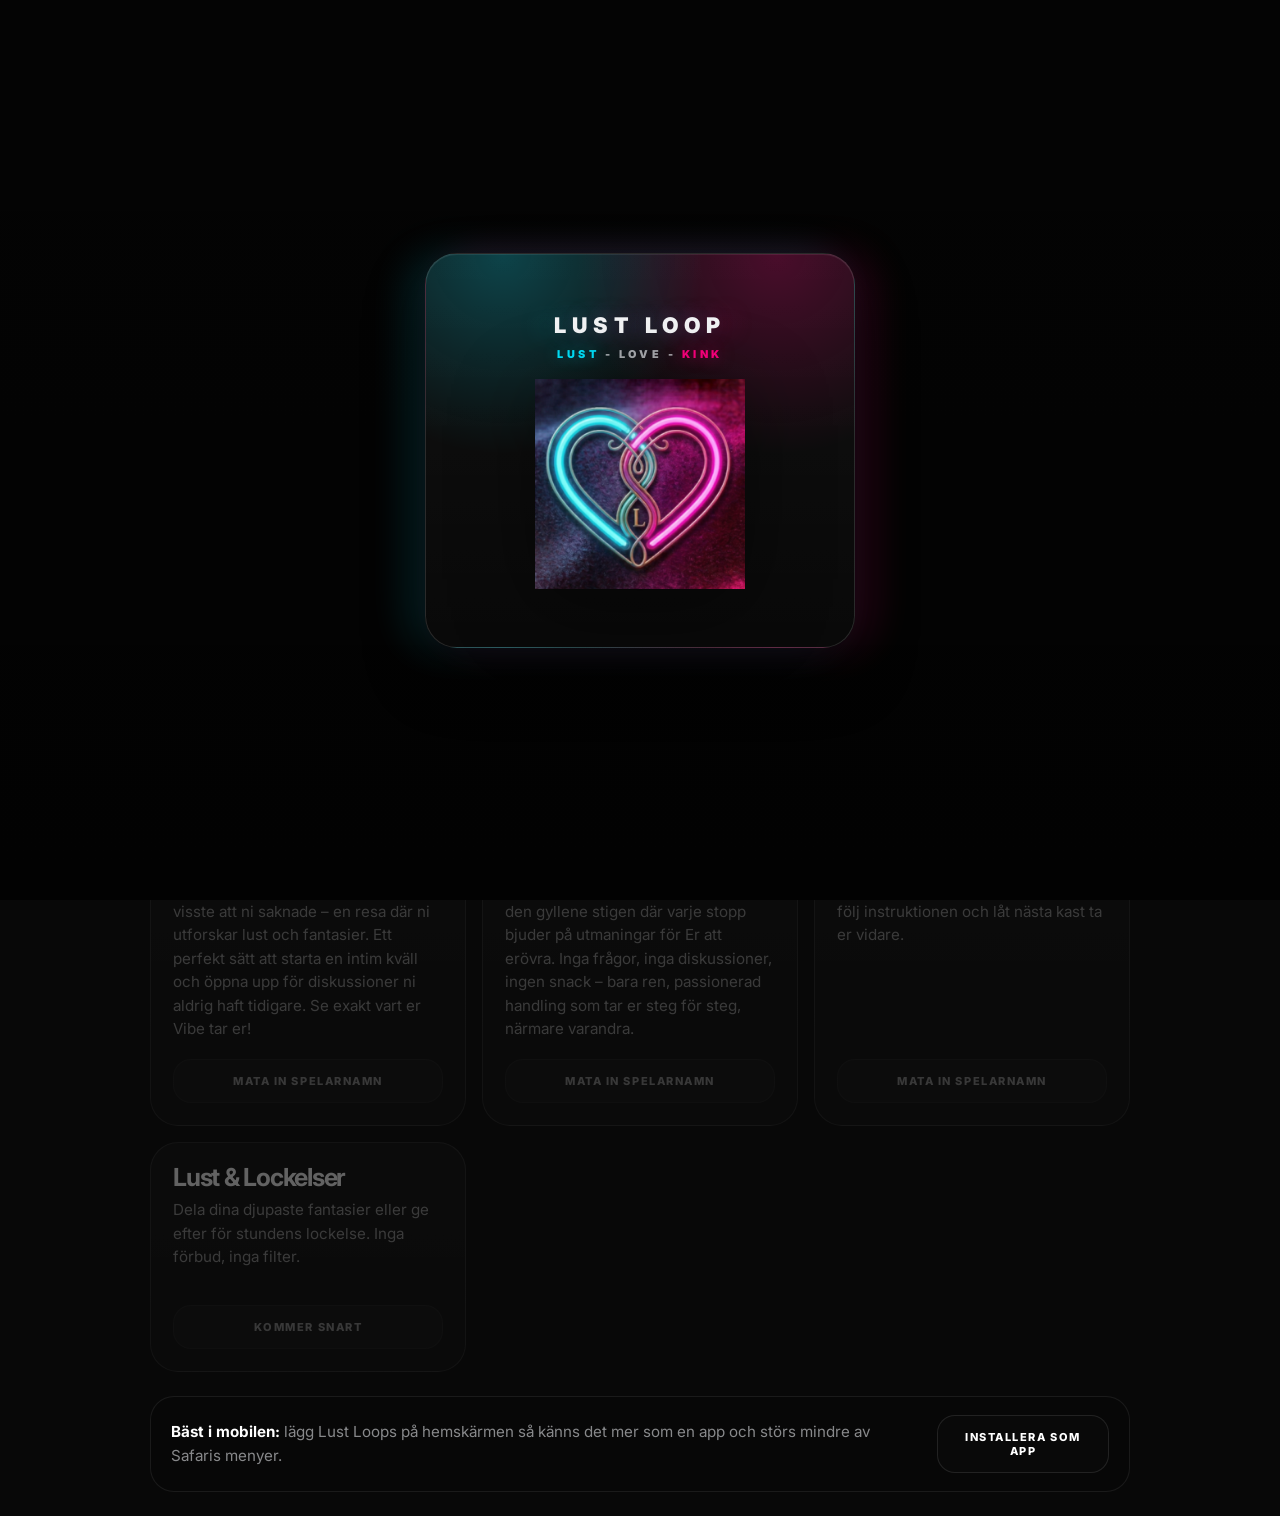
==== commit f5b2b305: "Add files via upload" ====
--- a/index.html
+++ b/index.html
@@ -876,9 +876,9 @@
     <div id="pageFade" class="page-fade" aria-hidden="true"></div>
     <div id="startupSplash" class="startup-splash" aria-hidden="true">
         <div class="startup-card">
-            <div class="startup-brand" aria-label="LUST LOOP - LUST LOVE KING">
+            <div class="startup-brand" aria-label="LUST LOOP - LUST LOVE KINK">
                 <p class="startup-title">LUST LOOP</p>
-                <p class="startup-tagline"><span class="cyan">LUST</span> - LOVE - <span class="pink">KING</span></p>
+                <p class="startup-tagline"><span class="cyan">LUST</span> - LOVE - <span class="pink">KINK</span></p>
             </div>
             <img src="./assets/images/l-l_applogo.png" alt="LUST LOOPS">
         </div>
